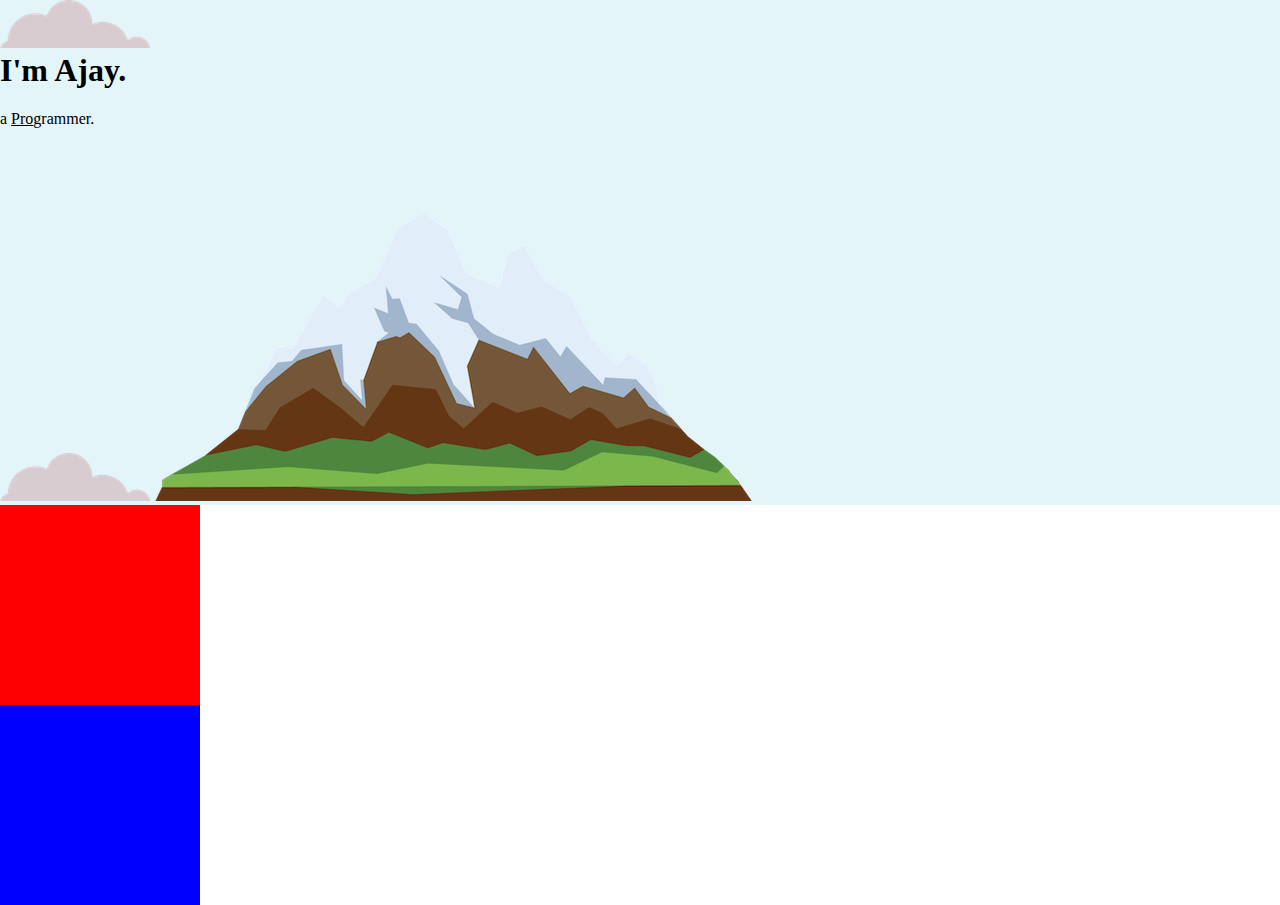
==== CSS-MY SITE/index.html @ 7c1dd020 "CSS-Unfiltered" ====
<!DOCTYPE html>
<!DOCTYPE html>
<html lang="en">
<head>
    <meta charset="UTF-8">
    <meta http-equiv="X-UA-Compatible" content="IE=edge">
    <meta name="viewport" content="width=device-width, initial-scale=1.0">
    <link rel="stylesheet" href="CSS/styles.css">
    <link rel="icon" href="favicon.ico">
    <!-- <link rel="favicon" href="favicon.ico?v=2"> -->
    <title>Ajay Singh Dabi</title>
</head>
<body>
    <div class="top-container">
        <img src="Images/cloud.png" alt="cloud-img">
        <h1>I'm Ajay.</h1>
        <p>a <span class="pro">Pro</span>grammer.</p>
        <img src="Images/cloud.png" alt="cloud-img">
        <img src="Images/mountain.png" alt="mountain-img">
    </div>

    <div class="middle-container">
        
    </div>

    <div class="bottom-container">
    
    </div>
    
    
</body>
</html>
---- CSS-MY SITE/CSS/styles.css ----
body {
    margin: 0;
}
h1 {
    margin-top: 0;
}

.top-container {
    background-color: #E4F5F9;
}

.middle-container {
    background-color: red;
    height: 200px;
    width: 200px;
}

.bottom-container {
    background-color: blue;
    height: 200px;
    width: 200px;
}

.pro {
    text-decoration: underline;
}
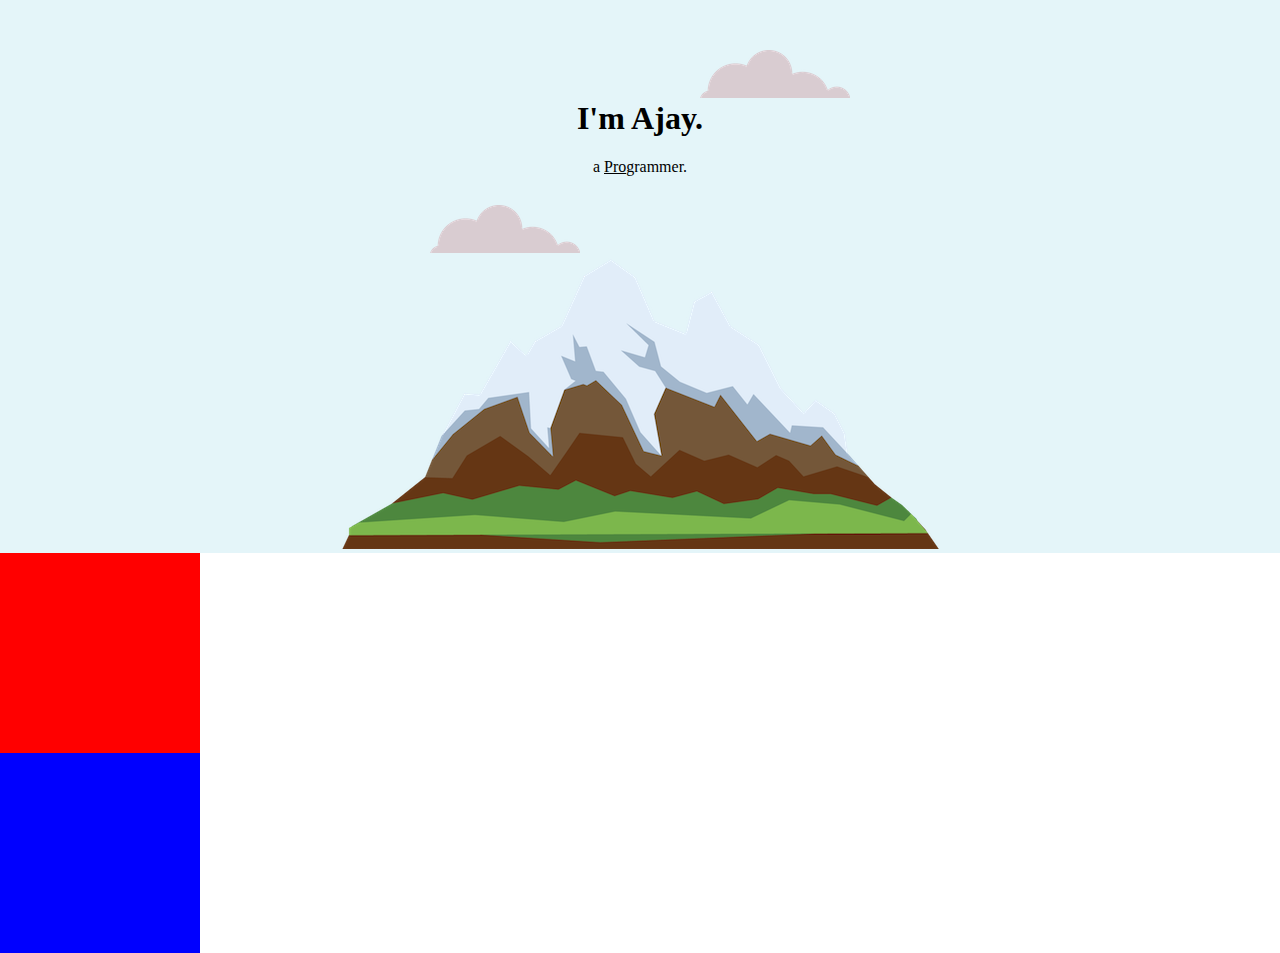
==== commit fa725e10: "Centered Elements" ====
--- a/CSS-MY SITE/index.html
+++ b/CSS-MY SITE/index.html
@@ -12,10 +12,10 @@
 </head>
 <body>
     <div class="top-container">
-        <img src="Images/cloud.png" alt="cloud-img">
+        <img class="top-cloud" src="Images/cloud.png" alt="cloud-img">
         <h1>I'm Ajay.</h1>
         <p>a <span class="pro">Pro</span>grammer.</p>
-        <img src="Images/cloud.png" alt="cloud-img">
+        <img class="bottom-cloud" src="Images/cloud.png" alt="cloud-img">
         <img src="Images/mountain.png" alt="mountain-img">
     </div>
 
--- a/CSS-MY SITE/CSS/styles.css
+++ b/CSS-MY SITE/CSS/styles.css
@@ -1,5 +1,6 @@
 body {
     margin: 0;
+    text-align: center;
 }
 h1 {
     margin-top: 0;
@@ -7,10 +8,12 @@
 
 .top-container {
     background-color: #E4F5F9;
+    position: relative;
+    padding-top: 100px;
 }
 
 .middle-container {
-    background-color: red;
+    background-color: #FF0000;
     height: 200px;
     width: 200px;
 }
@@ -23,4 +26,16 @@
 
 .pro {
     text-decoration: underline;
+}
+
+.bottom-cloud {
+    position: absolute;
+    right: 430px;
+    top: 50px;
+}
+
+.top-cloud{
+    position: absolute;
+    left: 430px;
+    bottom: 300px;
 }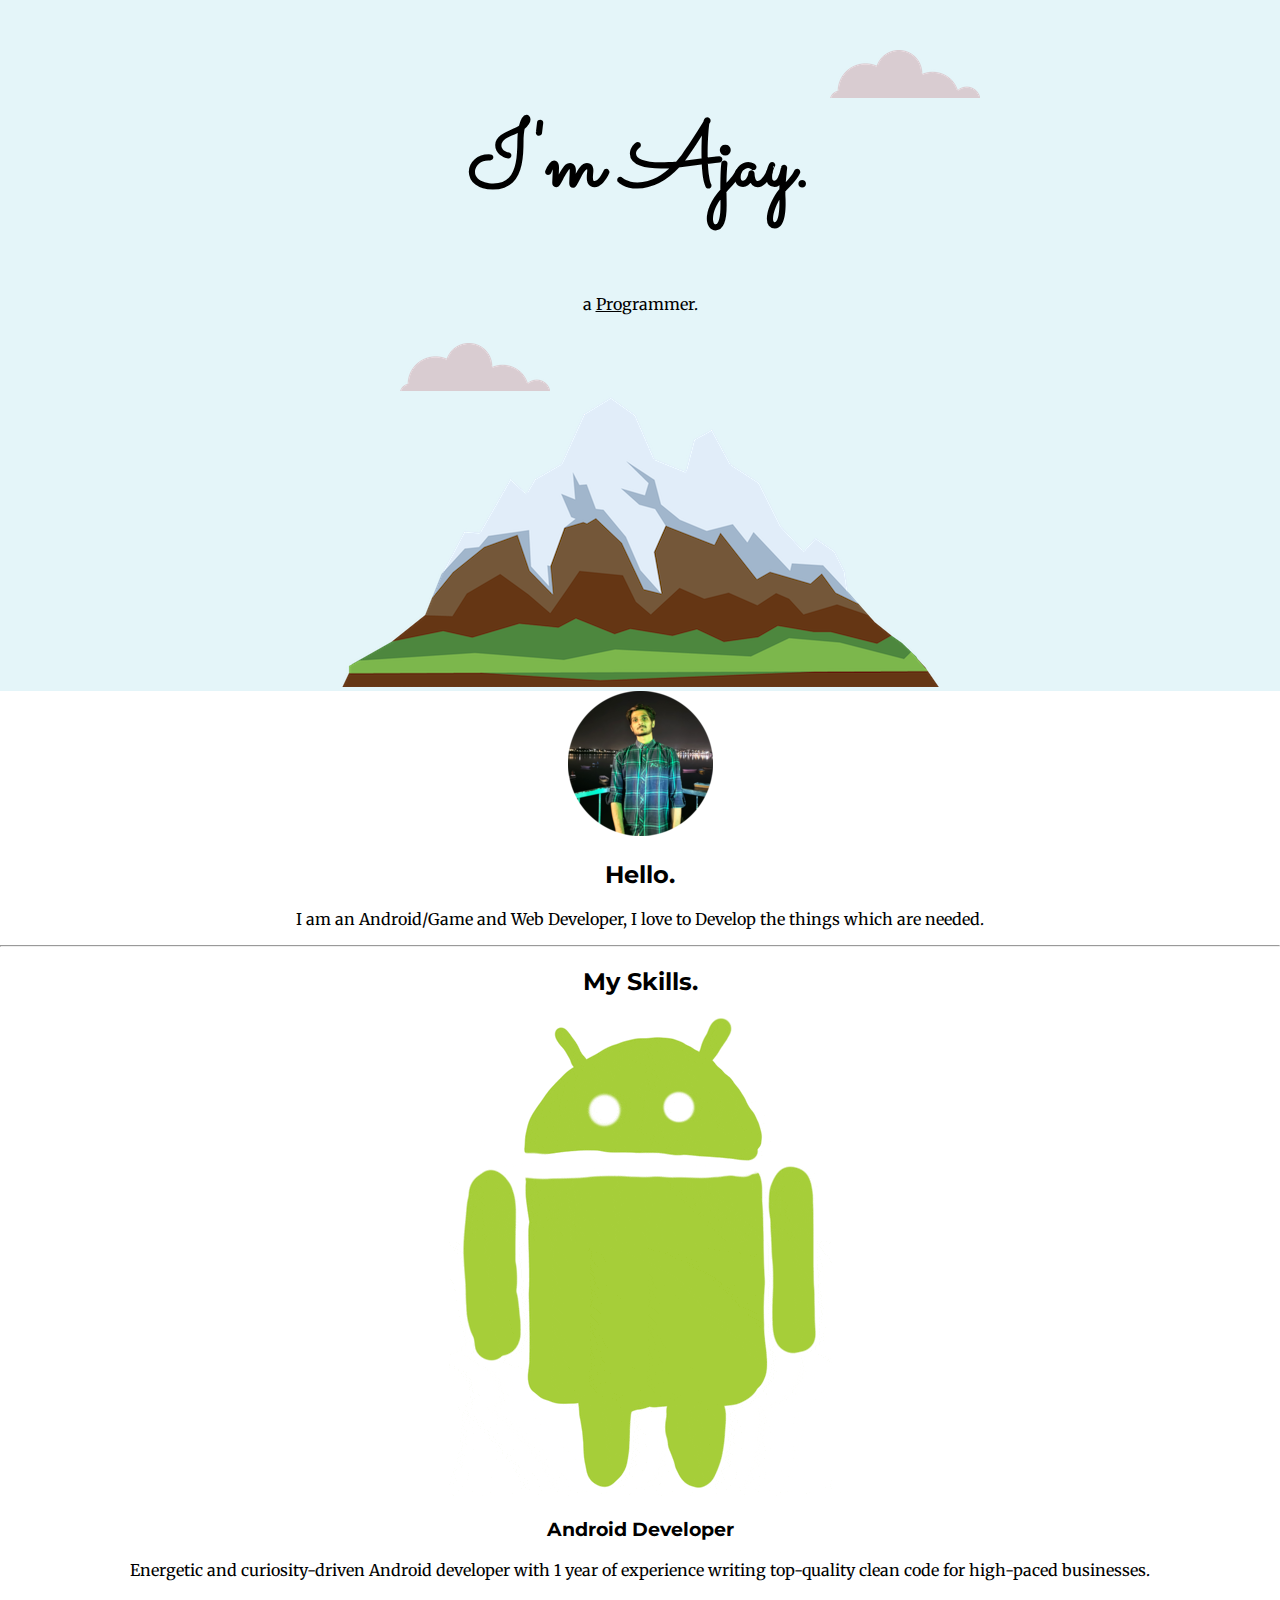
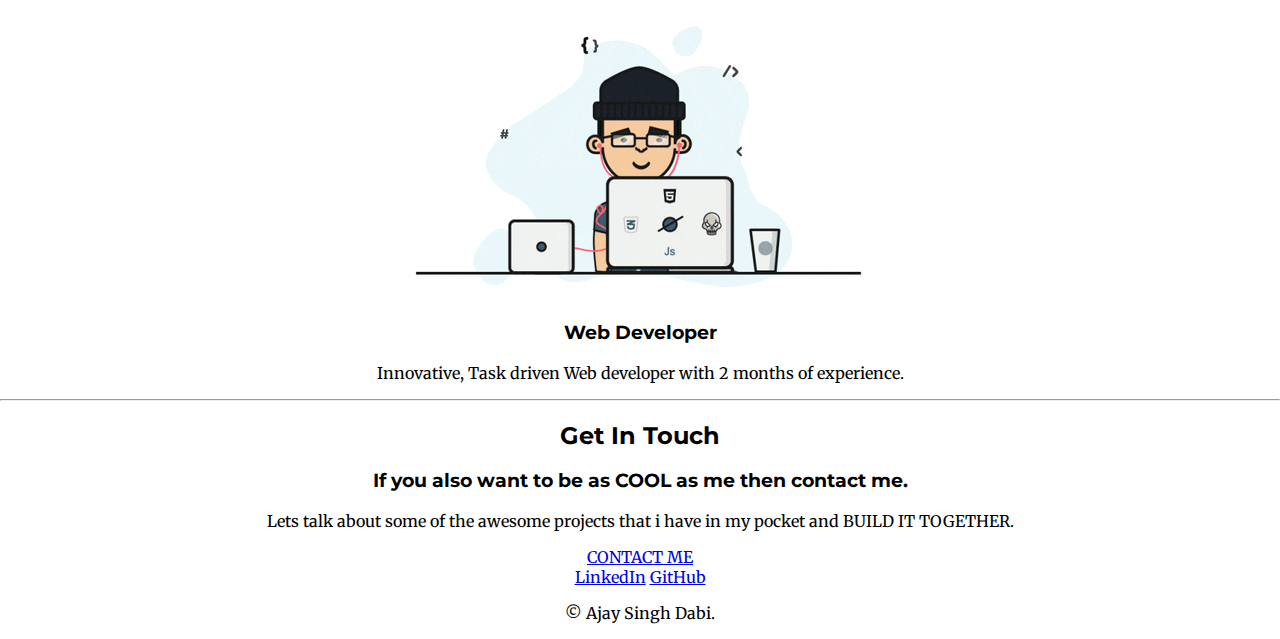
==== commit ae086295: "Added Content" ====
--- a/CSS-MY SITE/index.html
+++ b/CSS-MY SITE/index.html
@@ -7,6 +7,10 @@
     <meta name="viewport" content="width=device-width, initial-scale=1.0">
     <link rel="stylesheet" href="CSS/styles.css">
     <link rel="icon" href="favicon.ico">
+
+    <link rel="preconnect" href="https://fonts.googleapis.com">
+    <link rel="preconnect" href="https://fonts.gstatic.com" crossorigin>
+    <link href="https://fonts.googleapis.com/css2?family=Merriweather&family=Montserrat&family=Sacramento&display=swap" rel="stylesheet">
     <!-- <link rel="favicon" href="favicon.ico?v=2"> -->
     <title>Ajay Singh Dabi</title>
 </head>
@@ -20,12 +24,41 @@
     </div>
 
     <div class="middle-container">
-        
-    </div>
-
-    <div class="bottom-container">
-    
-    </div>
+        <div class="profile">
+          <img src="Images/Ajay.png" alt="Ajay.png">
+          <h2>Hello.</h2>
+          <p>I am an Android/Game and Web Developer, I love to Develop the things which are needed.</p>
+        </div>
+        <hr>
+        <div class="skills">
+          <h2>My Skills.</h2>
+          <div class="skill-row">
+            <img class="" src="Images/android.gif" alt="">
+            <h3>Android Developer</h3>
+            <p>Energetic and curiosity-driven Android developer with 1 year of experience writing top-quality clean code for high-paced businesses.</p>
+          </div>
+          <div class="skill-row">
+            <img class="" src="Images/webdev.gif" alt="">
+            <h3>Web Developer</h3>
+            <p>Innovative, Task driven Web developer with 2 months of experience.</p>
+          </div>
+        </div>
+        <hr>
+        <div class="contact-me">
+          <h2>Get In Touch</h2>
+          <h3>If you also want to be as COOL as me then contact me.</h3>
+          <p>Lets talk about some of the awesome projects that i have in my pocket and BUILD IT TOGETHER.</p>
+          <a class="btn" href="mailto:ajaydabi20@gmail.com">CONTACT ME</a>
+        </div>
+      </div>
+      
+      
+      <div class="bottom-container">
+        <a class="footer-link" href="https://www.linkedin.com/in/ajay-singh-200">LinkedIn</a>
+        <a class="footer-link" href="https://github.com/Ajay-Singh-Dabi">GitHub</a>
+        <p>© Ajay Singh Dabi.</p>
+      </div>
+      
     
     
 </body>
--- a/CSS-MY SITE/CSS/styles.css
+++ b/CSS-MY SITE/CSS/styles.css
@@ -1,9 +1,21 @@
 body {
     margin: 0;
     text-align: center;
+    font-family: 'Merriweather', sans-serif;
 }
 h1 {
     margin-top: 0;
+    font-size: 570%;
+    font-family: 'Sacramento', cursive;
+}
+
+h2 {
+    font-family: 'Montserrat', sans-serif;
+    
+}
+
+h3 {
+    font-family: 'Montserrat', sans-serif;
 }
 
 .top-container {
@@ -13,29 +25,27 @@
 }
 
 .middle-container {
-    background-color: #FF0000;
-    height: 200px;
-    width: 200px;
+
+}
+    
+
+.bottom-container {
+
 }
 
-.bottom-container {
-    background-color: blue;
-    height: 200px;
-    width: 200px;
-}
-
+   
 .pro {
     text-decoration: underline;
 }
 
 .bottom-cloud {
     position: absolute;
-    right: 430px;
+    right: 300px;
     top: 50px;
 }
 
 .top-cloud{
     position: absolute;
-    left: 430px;
+    left: 400px;
     bottom: 300px;
 }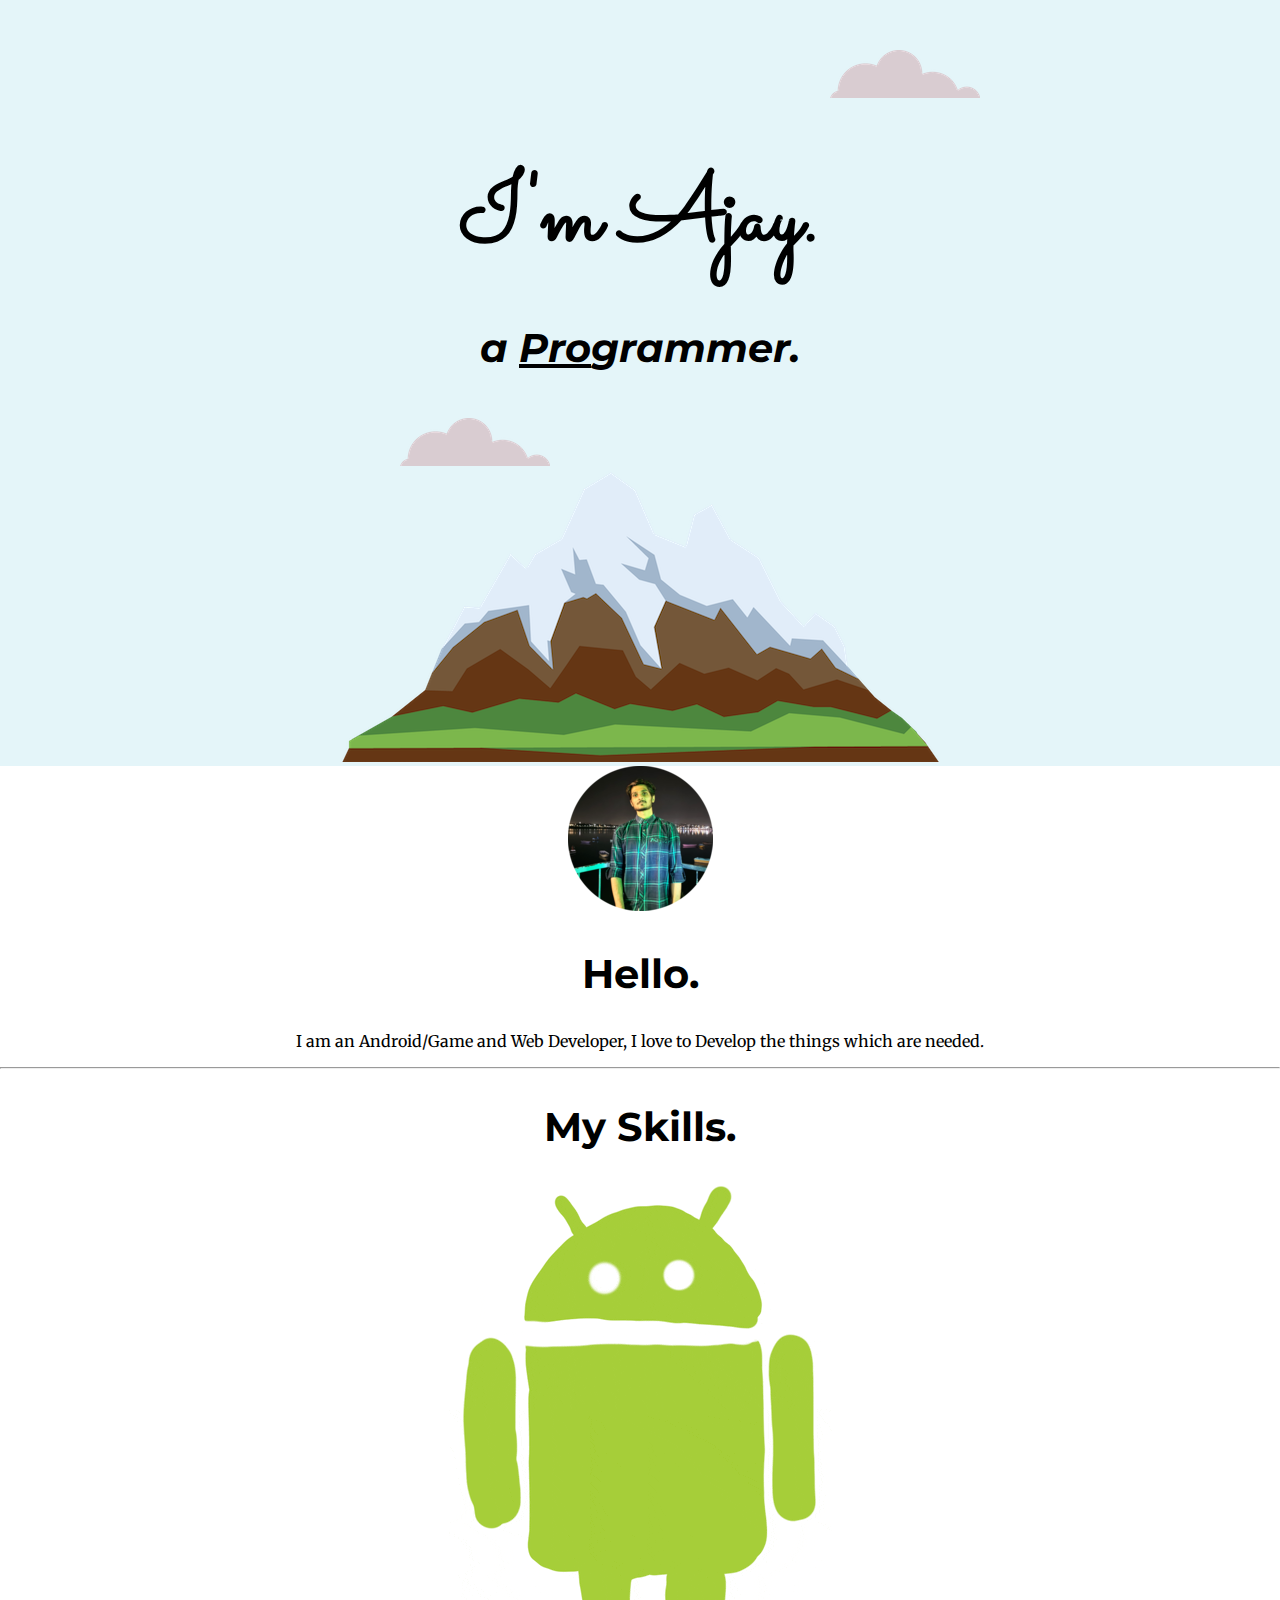
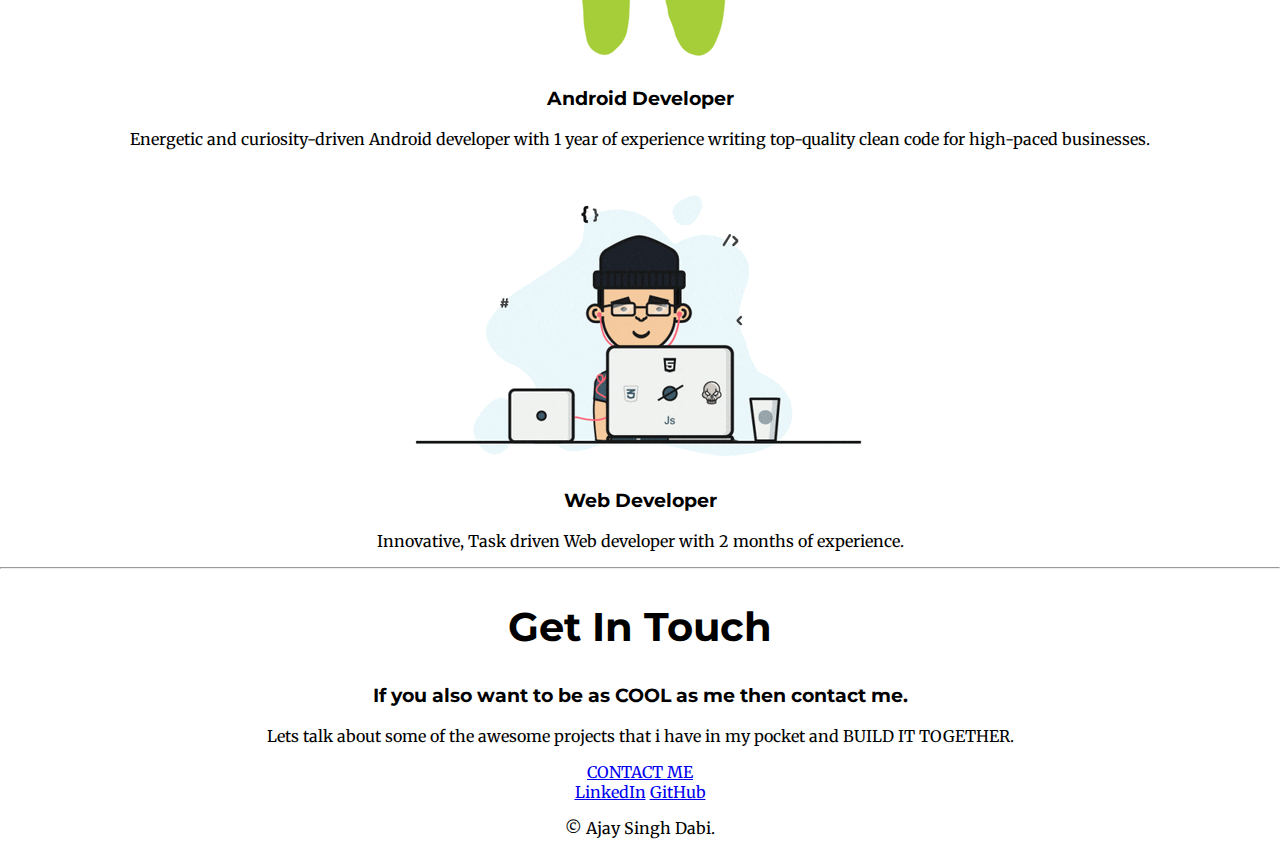
==== commit 6f3ab3a3: "minor font changes" ====
--- a/CSS-MY SITE/index.html
+++ b/CSS-MY SITE/index.html
@@ -18,7 +18,7 @@
     <div class="top-container">
         <img class="top-cloud" src="Images/cloud.png" alt="cloud-img">
         <h1>I'm Ajay.</h1>
-        <p>a <span class="pro">Pro</span>grammer.</p>
+        <h2><em>a <span class="pro">Pro</span>grammer.</em> </h2>
         <img class="bottom-cloud" src="Images/cloud.png" alt="cloud-img">
         <img src="Images/mountain.png" alt="mountain-img">
     </div>
--- a/CSS-MY SITE/CSS/styles.css
+++ b/CSS-MY SITE/CSS/styles.css
@@ -4,14 +4,15 @@
     font-family: 'Merriweather', sans-serif;
 }
 h1 {
-    margin-top: 0;
-    font-size: 570%;
+    font-size: 6rem; 
+    margin:50px auto 0 auto ; 
     font-family: 'Sacramento', cursive;
 }
 
 h2 {
+    font-size: 2.5rem;
     font-family: 'Montserrat', sans-serif;
-    
+
 }
 
 h3 {
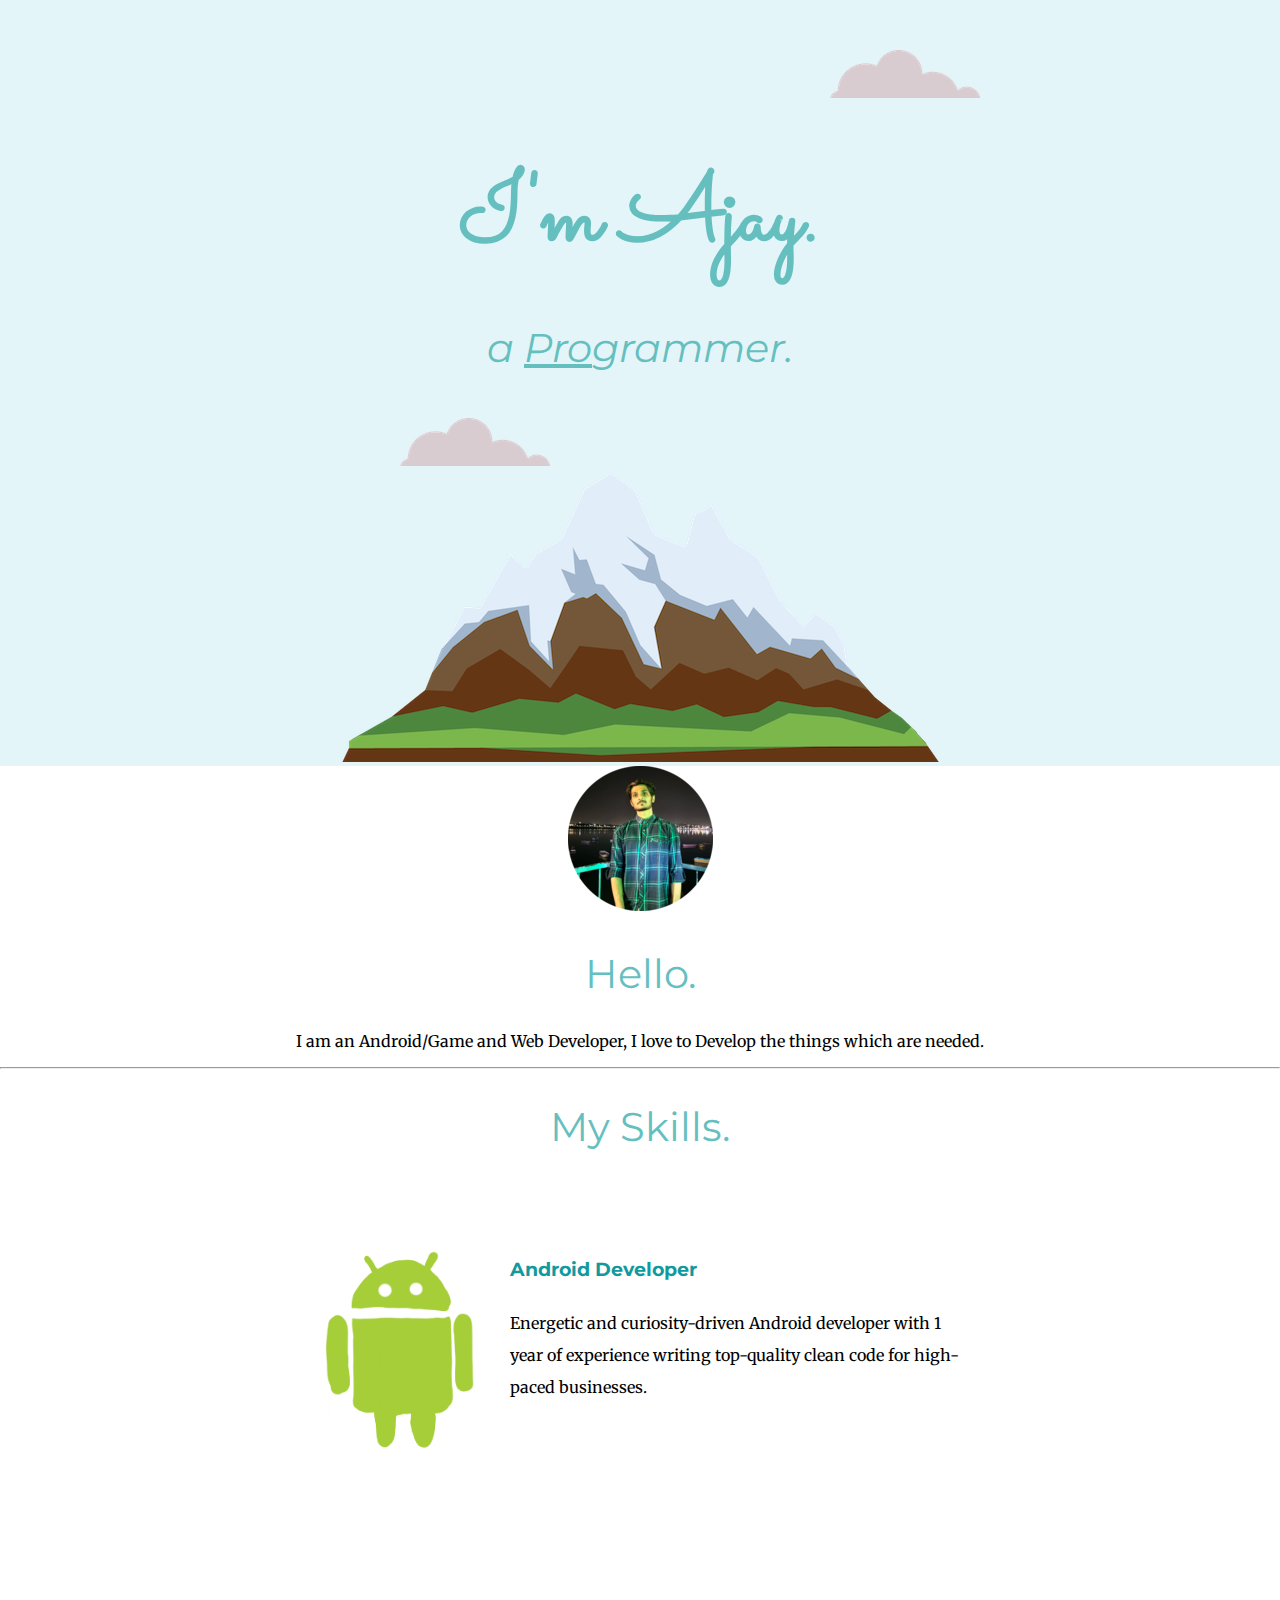
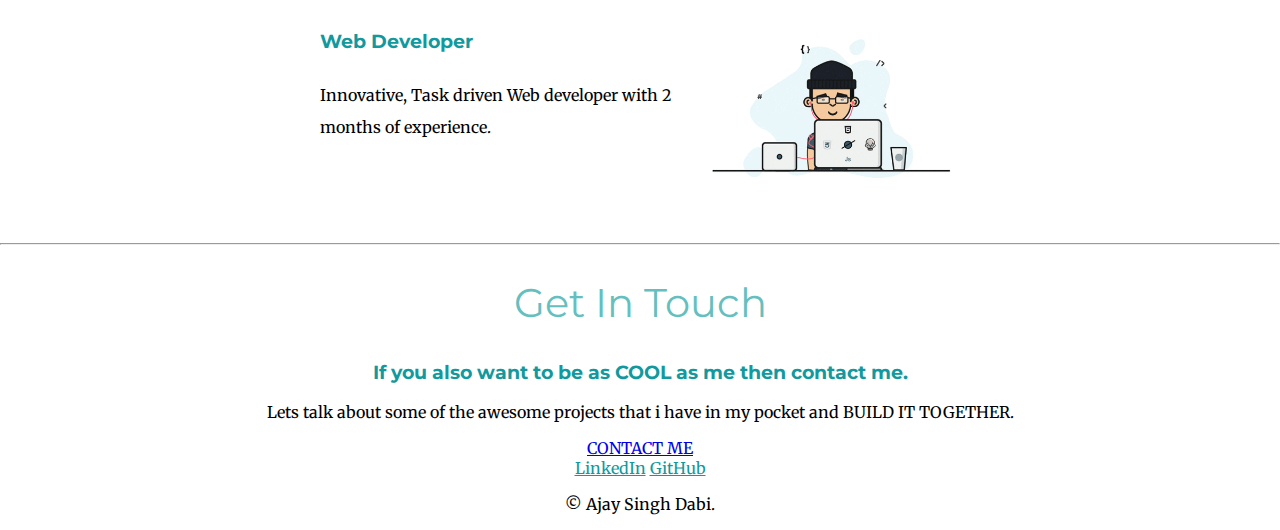
==== commit b4f26ba3: "Added floating" ====
--- a/CSS-MY SITE/index.html
+++ b/CSS-MY SITE/index.html
@@ -33,14 +33,15 @@
         <div class="skills">
           <h2>My Skills.</h2>
           <div class="skill-row">
-            <img class="" src="Images/android.gif" alt="">
+            <img class="android-image" src="Images/android.gif" alt="">
             <h3>Android Developer</h3>
             <p>Energetic and curiosity-driven Android developer with 1 year of experience writing top-quality clean code for high-paced businesses.</p>
           </div>
+          <br>
           <div class="skill-row">
-            <img class="" src="Images/webdev.gif" alt="">
+            <img class="web-image" src="Images/webdev.gif" alt="">
             <h3>Web Developer</h3>
-            <p>Innovative, Task driven Web developer with 2 months of experience.</p>
+            <param>Innovative, Task driven Web developer with 2 months of experience.</p>
           </div>
         </div>
         <hr>
--- a/CSS-MY SITE/CSS/styles.css
+++ b/CSS-MY SITE/CSS/styles.css
@@ -5,17 +5,21 @@
 }
 h1 {
     font-size: 6rem; 
-    margin:50px auto 0 auto ; 
+    margin:50px auto 0 auto ;
+    color: #66BFBF; 
     font-family: 'Sacramento', cursive;
 }
 
 h2 {
     font-size: 2.5rem;
+    color: #66BFBF;
+    font-weight: normal;
     font-family: 'Montserrat', sans-serif;
 
 }
 
 h3 {
+    color: #11999E;
     font-family: 'Montserrat', sans-serif;
 }
 
@@ -25,15 +29,12 @@
     padding-top: 100px;
 }
 
-.middle-container {
-
+.skill-row {
+    width: 50%;
+    margin: 100px auto 100px auto;
+    text-align: left;
+    line-height: 2;
 }
-    
-
-.bottom-container {
-
-}
-
    
 .pro {
     text-decoration: underline;
@@ -49,4 +50,20 @@
     position: absolute;
     left: 400px;
     bottom: 300px;
-}+}
+
+.footer-link {
+    color: #11999E;
+}
+
+.android-image {
+    width: 25%;
+    float: left;
+    margin-right: 30px;
+}
+.web-image {
+    width: 40%;
+    float: right;
+    margin-left: 30px ;
+}
+
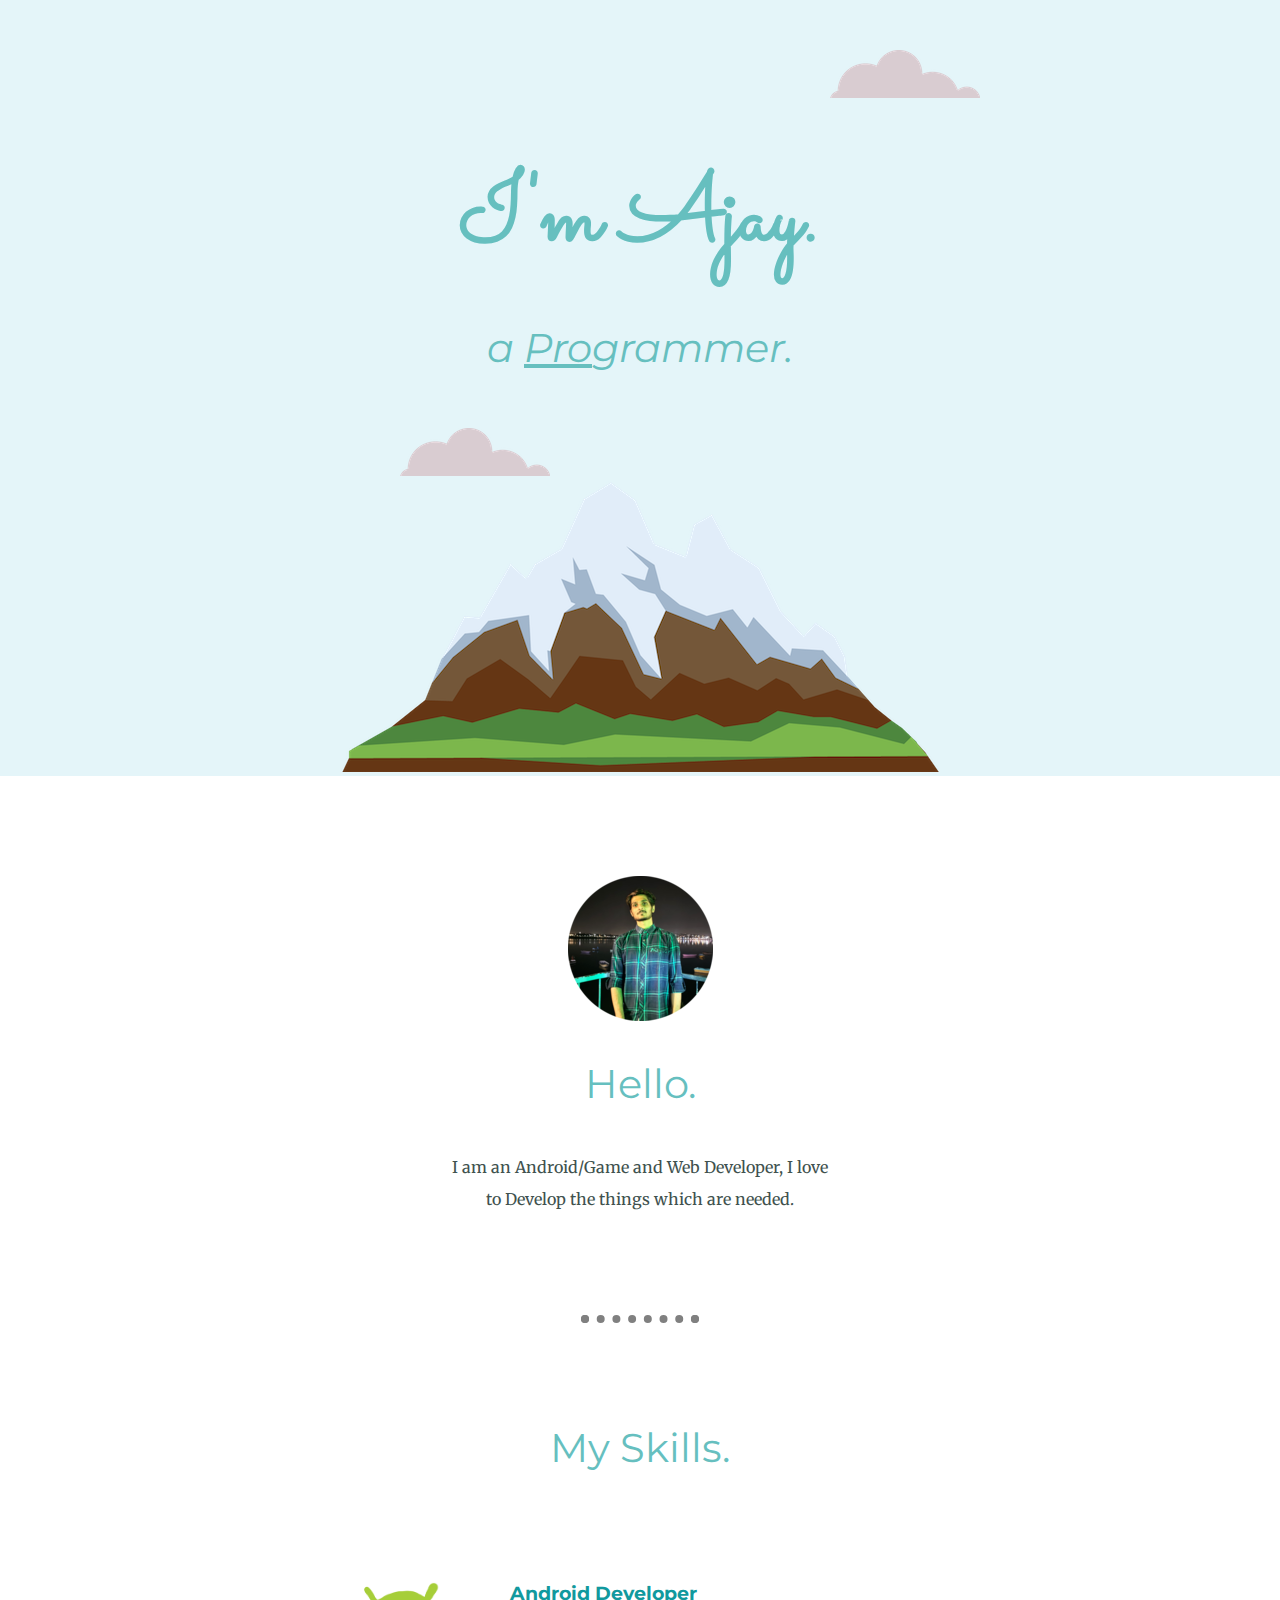
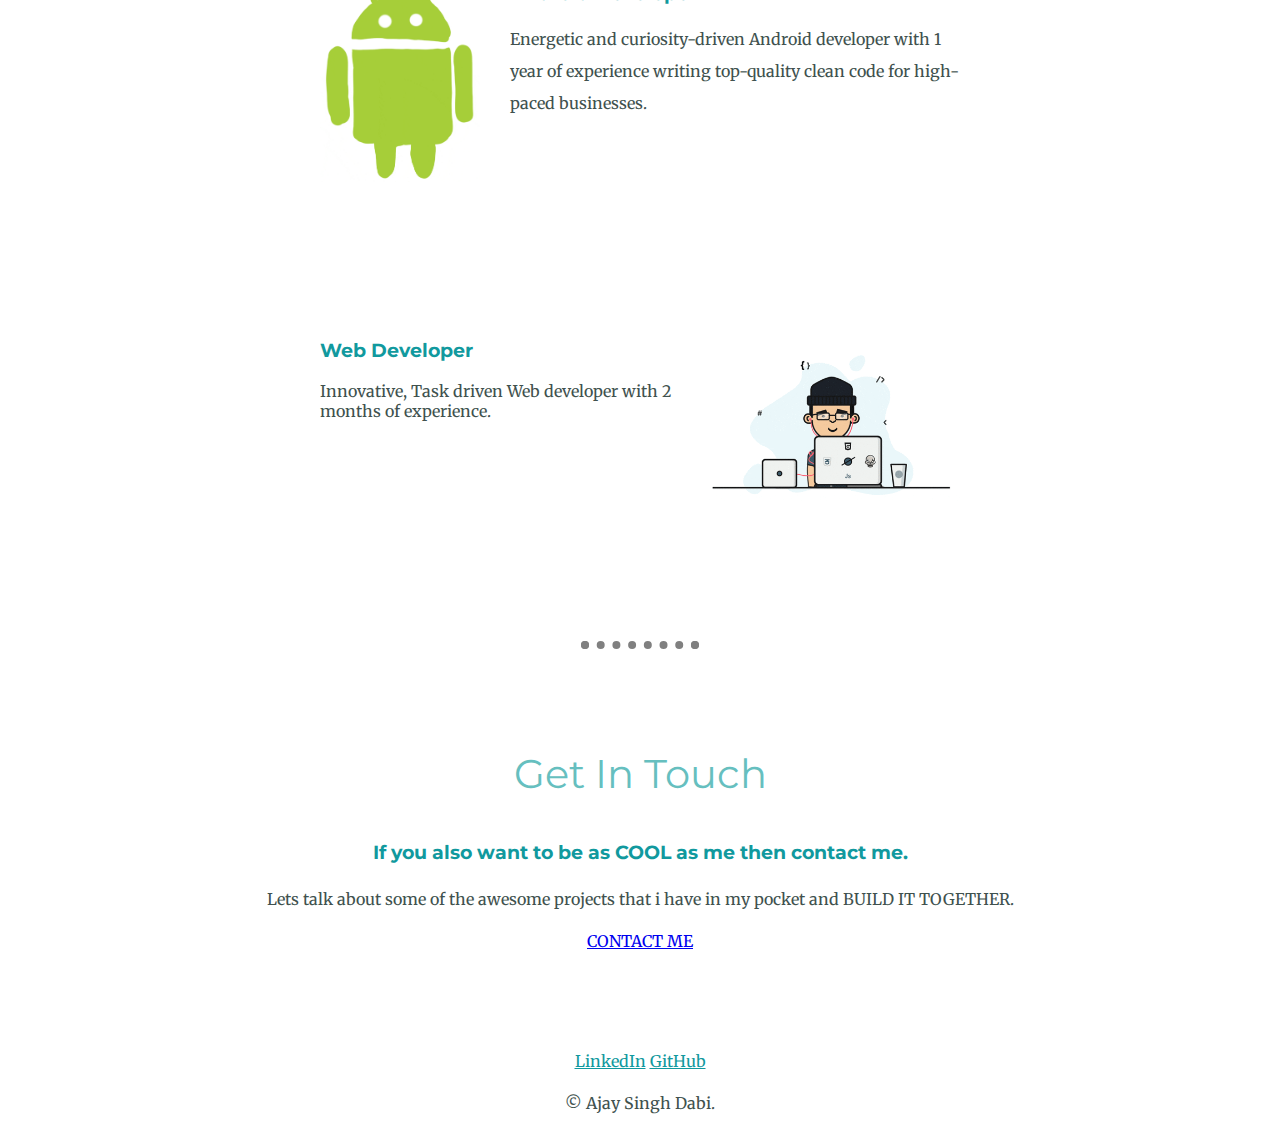
==== commit bc5b4ea8: "Minor changes" ====
--- a/CSS-MY SITE/index.html
+++ b/CSS-MY SITE/index.html
@@ -27,7 +27,7 @@
         <div class="profile">
           <img src="Images/Ajay.png" alt="Ajay.png">
           <h2>Hello.</h2>
-          <p>I am an Android/Game and Web Developer, I love to Develop the things which are needed.</p>
+          <p class="intro">I am an Android/Game and Web Developer, I love to Develop the things which are needed.</p>
         </div>
         <hr>
         <div class="skills">
@@ -44,6 +44,7 @@
             <param>Innovative, Task driven Web developer with 2 months of experience.</p>
           </div>
         </div>
+        <br>
         <hr>
         <div class="contact-me">
           <h2>Get In Touch</h2>
--- a/CSS-MY SITE/CSS/styles.css
+++ b/CSS-MY SITE/CSS/styles.css
@@ -1,4 +1,5 @@
 body {
+    color: #40514E;
     margin: 0;
     text-align: center;
     font-family: 'Merriweather', sans-serif;
@@ -15,6 +16,7 @@
     color: #66BFBF;
     font-weight: normal;
     font-family: 'Montserrat', sans-serif;
+    padding-bottom: 10px;
 
 }
 
@@ -23,21 +25,41 @@
     font-family: 'Montserrat', sans-serif;
 }
 
+p {
+    line-height: 2;
+}
+
+hr {
+    border: dotted grey;
+    border-bottom: none;
+    width: 8%;
+    border-width: 8px;
+    margin: 100px auto;
+}
+
 .top-container {
     background-color: #E4F5F9;
     position: relative;
     padding-top: 100px;
 }
 
+.middle-container {
+    margin: 100px 0;
+}
+
 .skill-row {
     width: 50%;
     margin: 100px auto 100px auto;
     text-align: left;
-    line-height: 2;
 }
    
 .pro {
     text-decoration: underline;
+}
+
+.intro {
+    width: 30%;
+    margin: auto;
 }
 
 .bottom-cloud {
@@ -67,3 +89,6 @@
     margin-left: 30px ;
 }
 
+.contact-message {
+    
+}
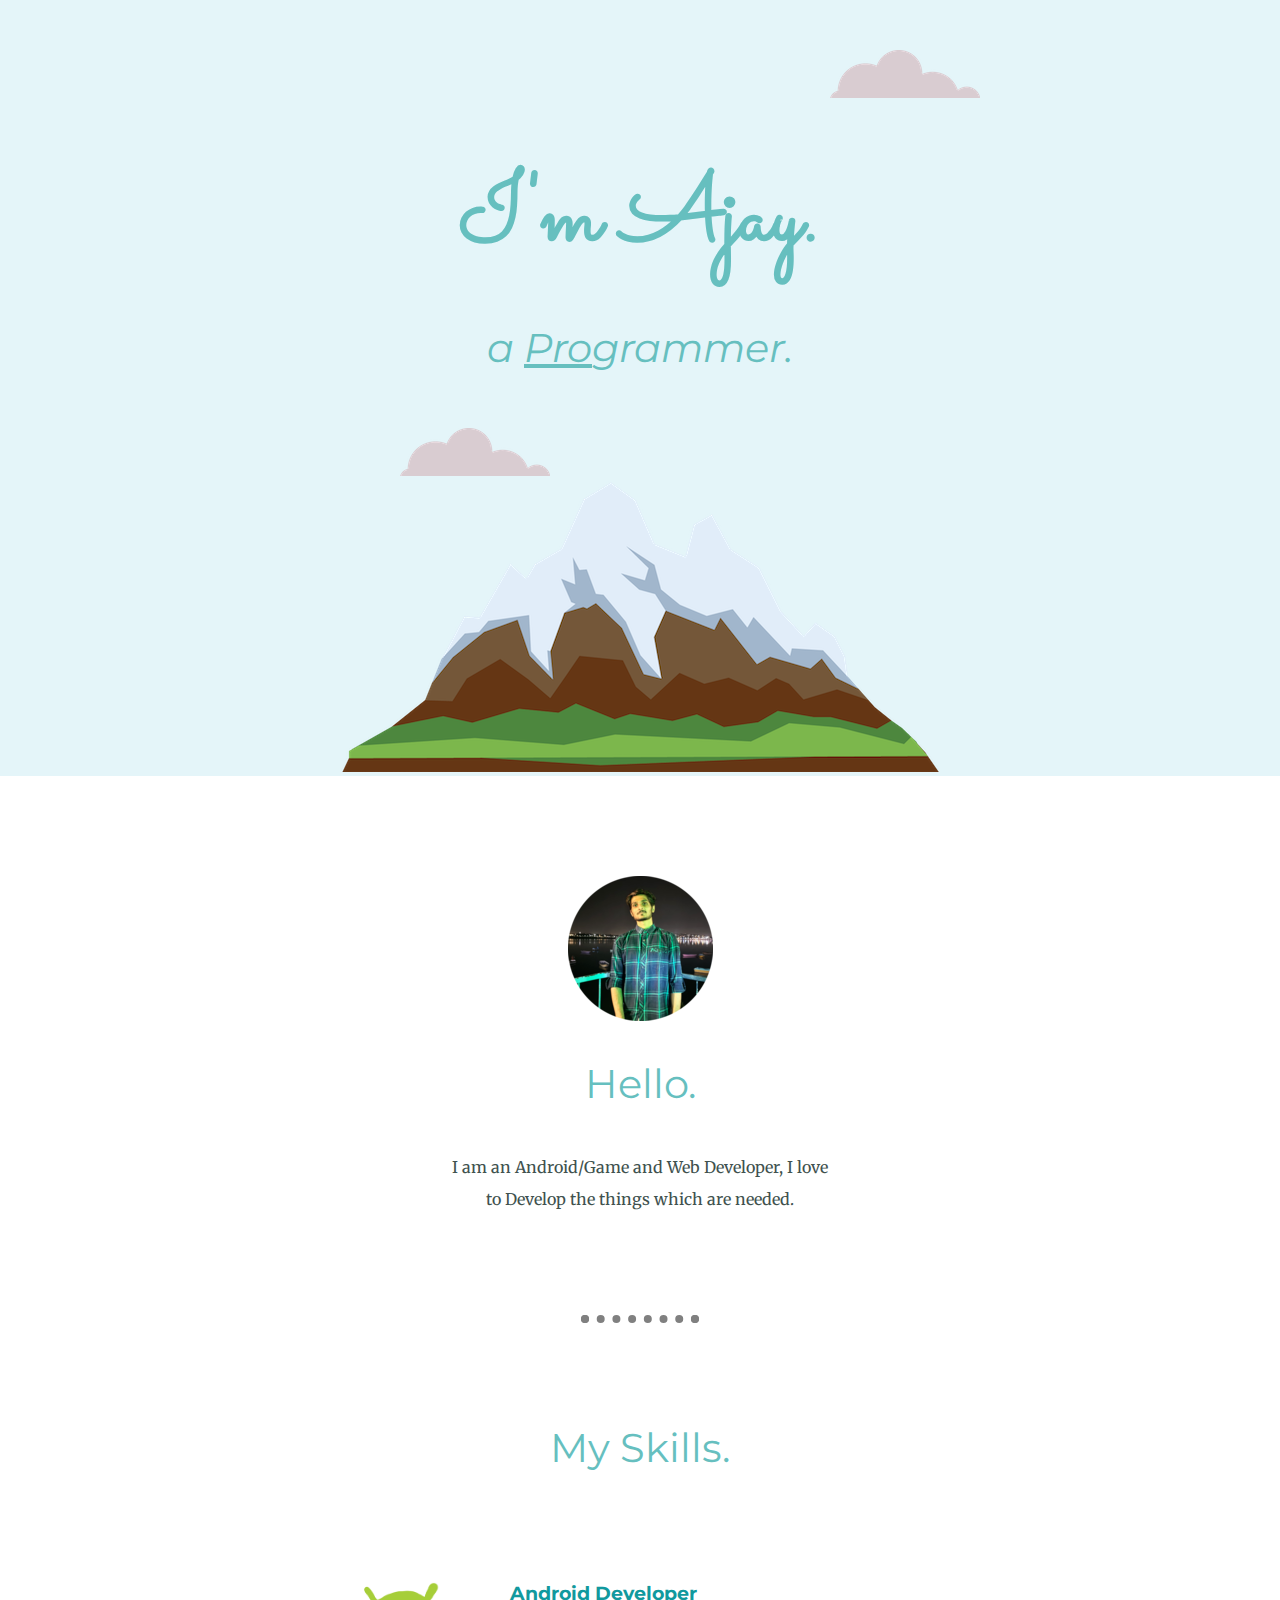
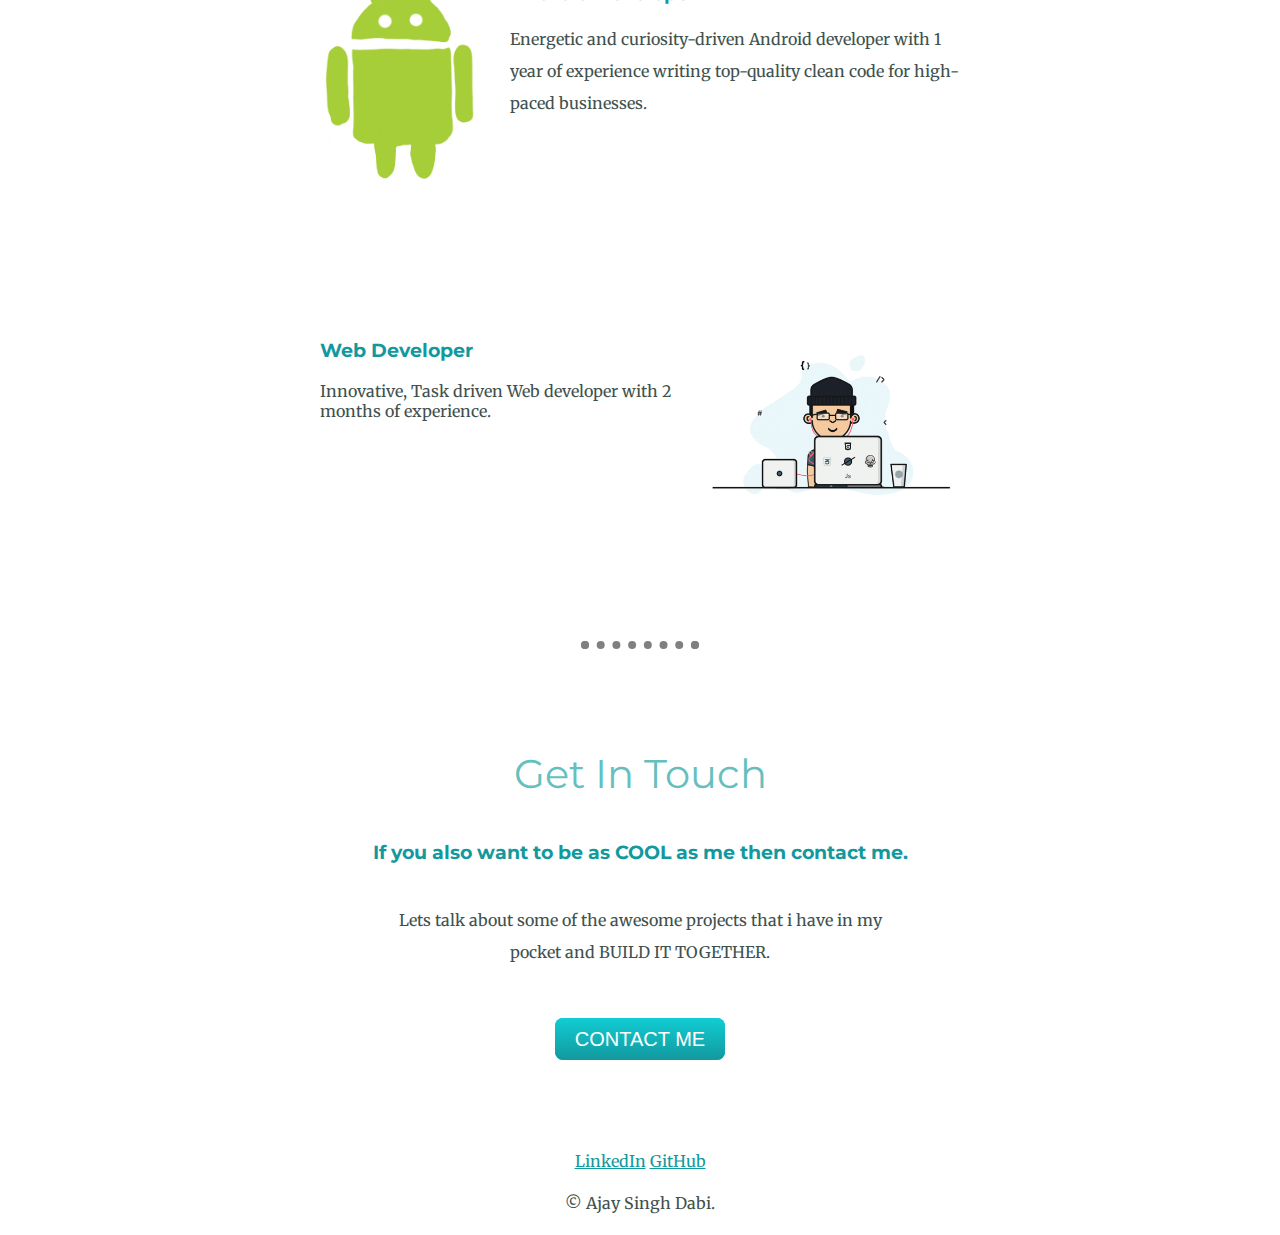
==== commit ef1411aa: "Added Button Contact Mr" ====
--- a/CSS-MY SITE/index.html
+++ b/CSS-MY SITE/index.html
@@ -49,7 +49,7 @@
         <div class="contact-me">
           <h2>Get In Touch</h2>
           <h3>If you also want to be as COOL as me then contact me.</h3>
-          <p>Lets talk about some of the awesome projects that i have in my pocket and BUILD IT TOGETHER.</p>
+          <p class="contact-message">Lets talk about some of the awesome projects that i have in my pocket and BUILD IT TOGETHER.</p>
           <a class="btn" href="mailto:ajaydabi20@gmail.com">CONTACT ME</a>
         </div>
       </div>
--- a/CSS-MY SITE/CSS/styles.css
+++ b/CSS-MY SITE/CSS/styles.css
@@ -90,5 +90,33 @@
 }
 
 .contact-message {
-    
+    width: 40%;
+    margin: 40px auto 60px;
 }
+
+.btn {
+    background: #11CDD4;
+    background-image: -webkit-linear-gradient(top, #11CDD4, #11999E);
+    background-image: -moz-linear-gradient(top, #11CDD4, #11999E);
+    background-image: -ms-linear-gradient(top, #11CDD4, #11999E);
+    background-image: -o-linear-gradient(top, #11CDD4, #11999E);
+    background-image: linear-gradient(to bottom, #11CDD4, #11999E);
+    -webkit-border-radius: 8;
+    -moz-border-radius: 8;
+    border-radius: 8px;
+    font-family: Arial;
+    color: #ffffff;
+    font-size: 20px;
+    padding: 10px 20px 10px 20px;
+    text-decoration: none;
+  }
+  
+  .btn:hover {
+    background: #30E3CB;
+    background-image: -webkit-linear-gradient(top, #30E3CB, #2BC4AD);
+    background-image: -moz-linear-gradient(top, #30E3CB, #2BC4AD);
+    background-image: -ms-linear-gradient(top, #30E3CB, #2BC4AD);
+    background-image: -o-linear-gradient(top, #30E3CB, #2BC4AD);
+    background-image: linear-gradient(to bottom, #30E3CB, #2BC4AD);
+    text-decoration: none;
+  }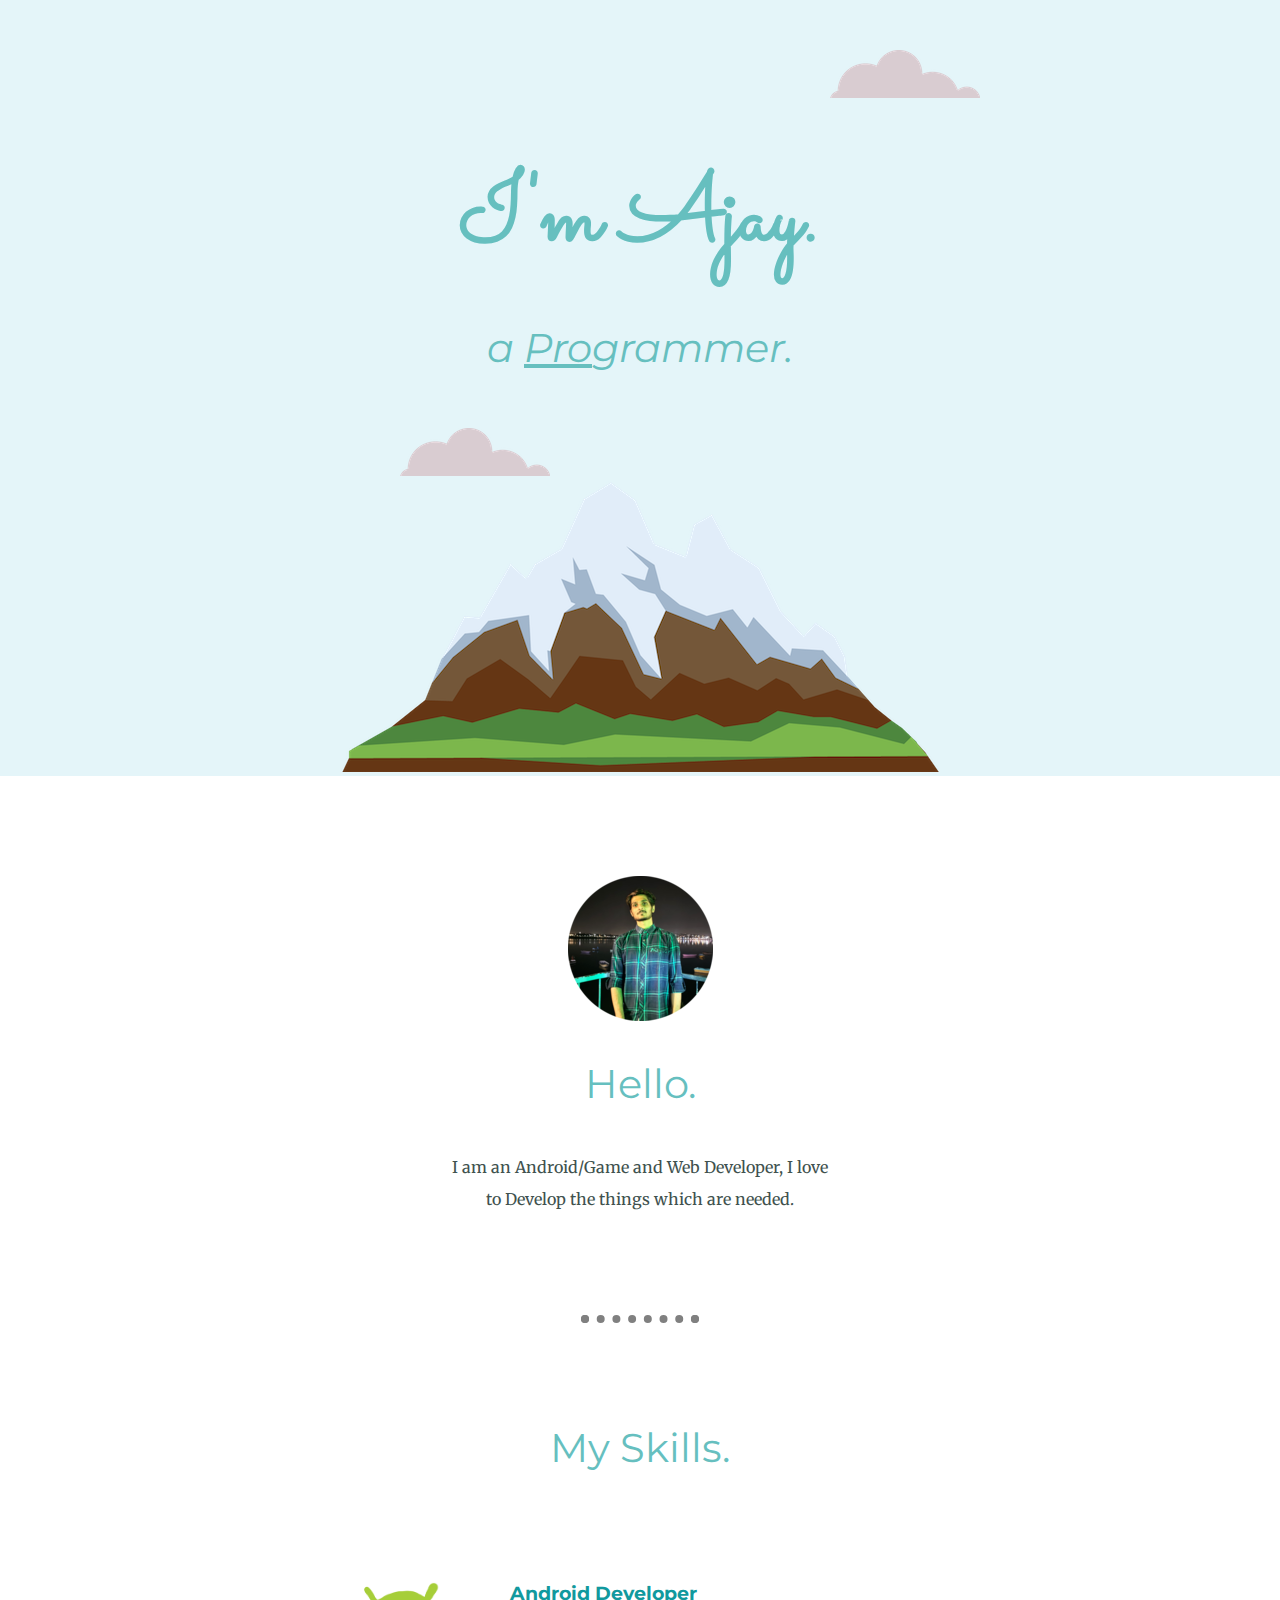
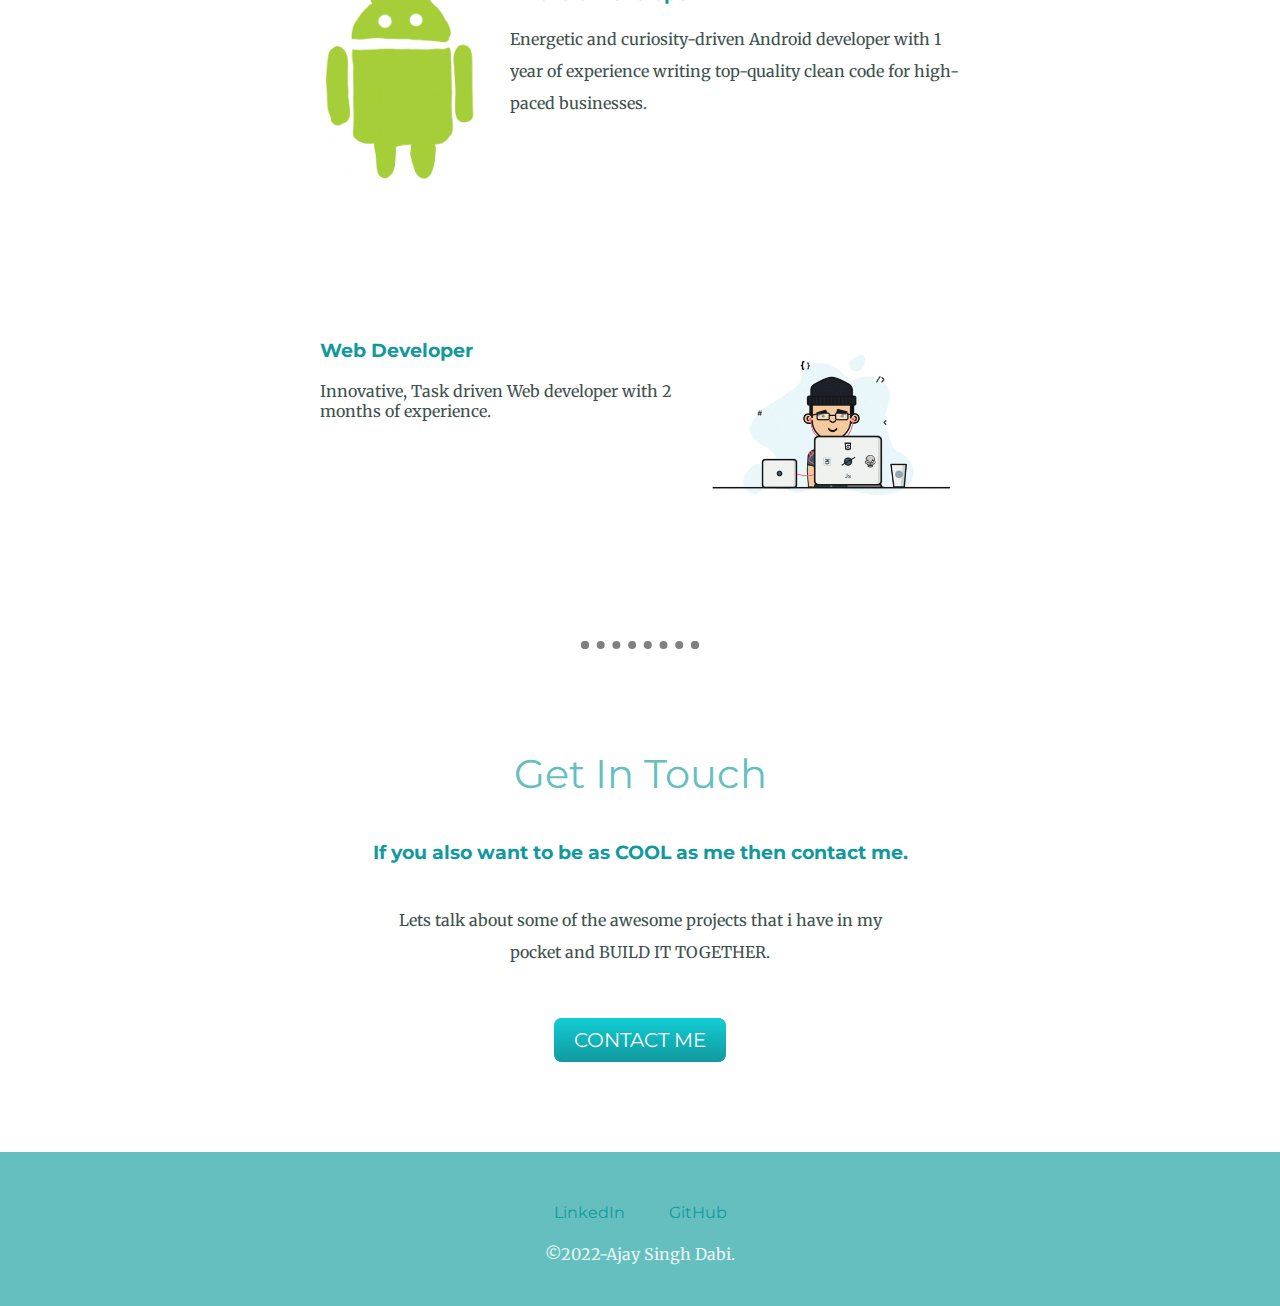
==== commit b22de942: "Content Hover" ====
--- a/CSS-MY SITE/index.html
+++ b/CSS-MY SITE/index.html
@@ -58,7 +58,7 @@
       <div class="bottom-container">
         <a class="footer-link" href="https://www.linkedin.com/in/ajay-singh-200">LinkedIn</a>
         <a class="footer-link" href="https://github.com/Ajay-Singh-Dabi">GitHub</a>
-        <p>© Ajay Singh Dabi.</p>
+        <p class="copyright">©2022-Ajay Singh Dabi.</p>
       </div>
       
     
--- a/CSS-MY SITE/CSS/styles.css
+++ b/CSS-MY SITE/CSS/styles.css
@@ -29,6 +29,22 @@
     line-height: 2;
 }
 
+a {
+    color: #11999E;
+    font-family: 'Montserrat', sans-serif;
+    margin: 10px 20px;
+    text-decoration: none;
+}
+ 
+a:hover {
+    color: #EAF6F6;
+}
+
+.copyright {
+    color: #EAF6F6;
+}
+
+
 hr {
     border: dotted grey;
     border-bottom: none;
@@ -45,6 +61,11 @@
 
 .middle-container {
     margin: 100px 0;
+}
+
+.bottom-container {
+    background-color: #66BFBF;
+    padding: 50px 0 20px;
 }
 
 .skill-row {
@@ -104,7 +125,7 @@
     -webkit-border-radius: 8;
     -moz-border-radius: 8;
     border-radius: 8px;
-    font-family: Arial;
+    font-family: 'Montserrat', sans-serif;
     color: #ffffff;
     font-size: 20px;
     padding: 10px 20px 10px 20px;
